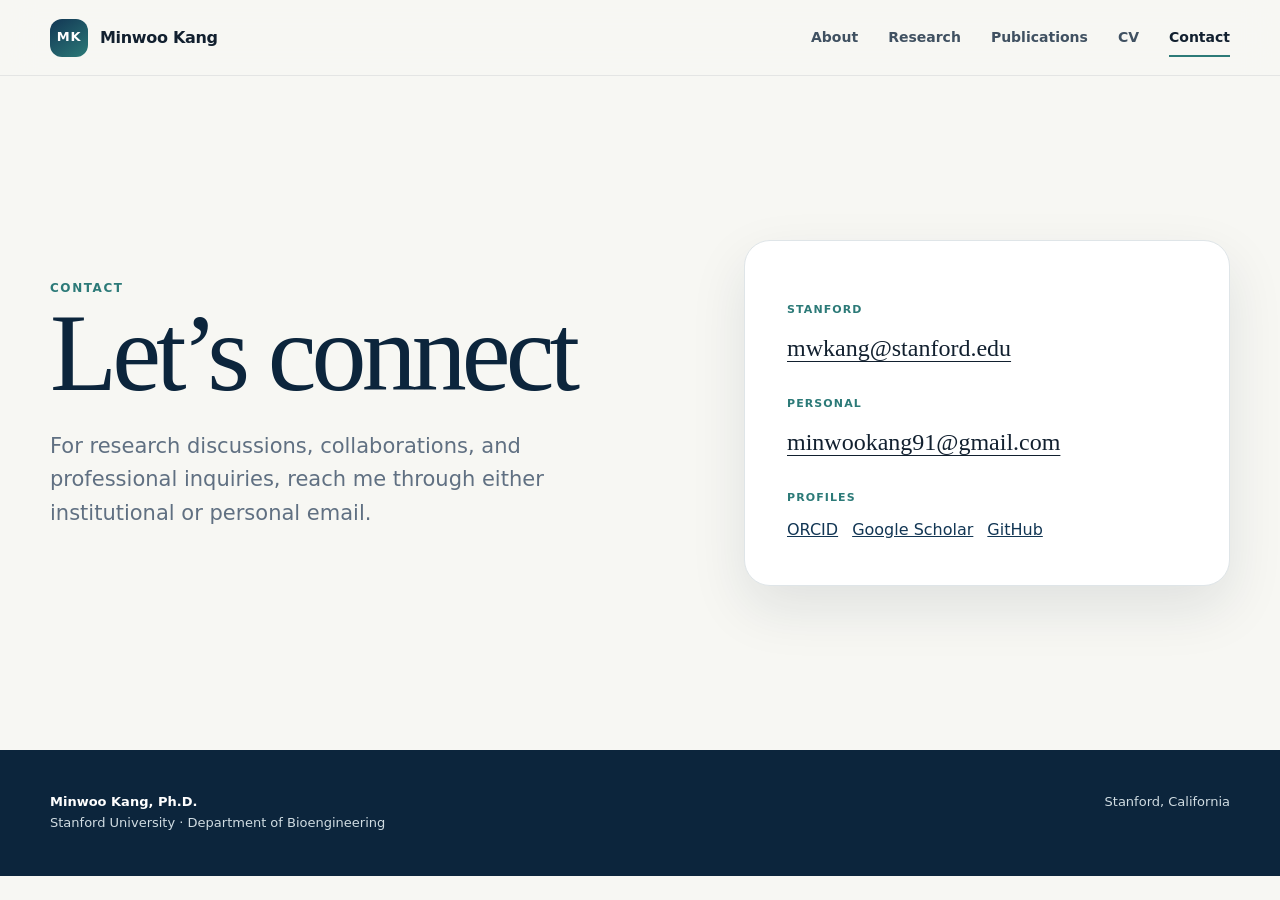
==== contact.html @ 07244b01 "edit intro" ====
<!doctype html>
<html lang="en">
<head>
  <meta charset="utf-8"><meta name="viewport" content="width=device-width, initial-scale=1">
  <meta name="description" content="Contact Minwoo Kang">
  <title>Contact | Minwoo Kang</title>
  <link rel="stylesheet" href="assets/styles.css">
  <script defer src="assets/site.js"></script>
</head>
<body data-page="contact">
<header class="site-header">
  <a class="brand" href="index.html"><span class="brand-mark">MK</span><span>Minwoo Kang</span></a>
  <button class="menu-toggle" aria-label="Open menu" aria-expanded="false">Menu</button>
  <nav class="nav"><a href="index.html">About</a><a href="research.html">Research</a><a href="publications.html">Publications</a><a href="assets/CV_MinwooKang_2026.pdf">CV</a><a class="active" href="contact.html">Contact</a></nav>
</header>
<main>
  <section class="contact-hero shell">
    <div>
      <span class="section-kicker">Contact</span>
      <h1>Let’s connect</h1>
      <p>For research discussions, collaborations, and professional inquiries, reach me through either institutional or personal email.</p>
    </div>
    <div class="contact-card">
      <div class="contact-label">Stanford</div>
      <a href="mailto:mwkang@stanford.edu">mwkang@stanford.edu</a>
      <div class="contact-label">Personal</div>
      <a href="mailto:minwookang91@gmail.com">minwookang91@gmail.com</a>
      <div class="contact-label">Profiles</div>
      <div class="contact-links"><a href="https://orcid.org/0000-0002-1982-9818">ORCID</a><a href="https://scholar.google.com/citations?user=xcfSN_0AAAAJ">Google Scholar</a><a href="https://github.com/minwookang91-creator">GitHub</a></div>
    </div>
  </section>
</main>
<footer class="site-footer contact-footer"><div class="shell footer-grid"><div><strong>Minwoo Kang, Ph.D.</strong><br><span>Stanford University · Department of Bioengineering</span></div><div>Stanford, California</div></div></footer>
</body></html>
---- assets/styles.css ----
:root {
  --ink: #12202f;
  --muted: #607082;
  --navy: #123654;
  --navy-deep: #0c253c;
  --teal: #2c7a78;
  --teal-light: #d9eeeb;
  --gold: #c79b53;
  --paper: #f7f7f3;
  --white: #ffffff;
  --line: #dfe5e8;
  --shadow: 0 22px 55px rgba(22, 44, 62, .10);
  --radius: 24px;
  --shell: min(1180px, calc(100% - 40px));
}
* { box-sizing: border-box; }
html { scroll-behavior: smooth; }
body { margin: 0; color: var(--ink); background: var(--paper); font-family: Inter, ui-sans-serif, system-ui, -apple-system, BlinkMacSystemFont, "Segoe UI", sans-serif; line-height: 1.6; }
a { color: inherit; }
.shell { width: var(--shell); margin-inline: auto; }
.site-header { position: sticky; top: 0; z-index: 20; height: 76px; display: flex; align-items: center; justify-content: space-between; padding: 0 max(24px, calc((100% - 1180px)/2)); background: rgba(247,247,243,.92); backdrop-filter: blur(16px); border-bottom: 1px solid rgba(18,32,47,.08); }
.brand { text-decoration: none; display: flex; align-items: center; gap: 12px; font-weight: 760; letter-spacing: -.02em; }
.brand-mark { width: 38px; height: 38px; border-radius: 12px; display: grid; place-items: center; color: white; background: linear-gradient(145deg, var(--navy), var(--teal)); font-size: 13px; letter-spacing: .06em; }
.nav { display: flex; gap: 30px; align-items: center; }
.nav a { position: relative; text-decoration: none; font-size: 14px; font-weight: 650; color: #405161; padding: 25px 0; }
.nav a::after { content: ""; position: absolute; left: 0; right: 100%; bottom: 17px; height: 2px; background: var(--teal); transition: .25s ease; }
.nav a:hover::after, .nav a.active::after { right: 0; }
.nav a.active { color: var(--ink); }
.menu-toggle { display: none; }

.hero { min-height: 690px; display: grid; grid-template-columns: 1.35fr .75fr; gap: 80px; align-items: center; padding-block: 72px 84px; }
.eyebrow, .section-kicker { text-transform: uppercase; letter-spacing: .13em; font-weight: 750; font-size: 12px; color: var(--teal); }
h1, h2, h3, p { margin-top: 0; }
h1 { font-family: Georgia, "Times New Roman", serif; font-weight: 500; font-size: clamp(56px, 7vw, 92px); letter-spacing: -.045em; line-height: .98; margin-bottom: 22px; color: var(--navy-deep); }
.hero-role { font-size: 18px; color: #405566; max-width: 660px; margin-bottom: 24px; }
.hero-lede { font-size: 23px; line-height: 1.48; max-width: 760px; color: #263a4c; margin-bottom: 34px; }
.hero-actions { display: flex; flex-wrap: wrap; gap: 12px; }
.button { display: inline-flex; align-items: center; justify-content: center; min-height: 46px; padding: 0 20px; border: 1px solid #b9c4cb; border-radius: 999px; text-decoration: none; font-weight: 730; font-size: 14px; background: white; transition: .2s ease; }
.button:hover { transform: translateY(-2px); box-shadow: 0 10px 26px rgba(18,54,84,.10); }
.button.primary { color: white; border-color: var(--navy); background: var(--navy); }
.button.subtle { background: transparent; }
.link-row { display: flex; flex-wrap: wrap; gap: 20px; margin-top: 26px; color: var(--muted); font-size: 14px; }
.link-row a { text-underline-offset: 4px; }
.portrait-wrap { position: relative; justify-self: end; width: min(390px, 100%); }
.portrait-halo { position: absolute; inset: -22px 24px 34px -24px; background: linear-gradient(145deg, rgba(44,122,120,.20), rgba(199,155,83,.14)); border-radius: 30px; transform: rotate(-3deg); }
.portrait { position: relative; display: block; width: 100%; aspect-ratio: 3 / 4; object-fit: cover; object-position: 50% 45%; border-radius: 24px; box-shadow: var(--shadow); filter: saturate(.92) contrast(1.02); }
.portrait-note { position: absolute; left: -42px; bottom: 30px; padding: 14px 18px; border-radius: 16px; background: rgba(255,255,255,.95); box-shadow: 0 15px 35px rgba(15,40,60,.13); font-size: 13px; color: var(--muted); }
.portrait-note strong { display: block; color: var(--navy); margin-bottom: 2px; }

.intro-band { padding: 84px 0; background: var(--navy-deep); color: white; }
.intro-grid { display: grid; grid-template-columns: .8fr 1.2fr; gap: 90px; align-items: start; }
.intro-grid h2, .awards-band h2 { color: white; }
h2 { font-family: Georgia, "Times New Roman", serif; font-size: clamp(38px, 5vw, 58px); line-height: 1.08; font-weight: 500; letter-spacing: -.035em; color: var(--navy-deep); margin-bottom: 24px; }
.prose { font-size: 19px; color: #dbe4e9; }
.prose p:last-child { margin-bottom: 0; }

.section { padding-block: 100px; }
.section-head { display: flex; align-items: end; justify-content: space-between; gap: 30px; margin-bottom: 44px; }
.section-head h2 { margin-bottom: 0; }
.text-link { color: var(--teal); text-decoration: none; font-weight: 700; padding-bottom: 8px; }
.pillar-grid { display: grid; grid-template-columns: repeat(2, 1fr); gap: 24px; }
.pillar-card { overflow: hidden; min-height: 650px; border-radius: var(--radius); background: white; border: 1px solid var(--line); box-shadow: 0 14px 34px rgba(15,40,60,.05); }
.pillar-visual { height: 260px; position: relative; overflow: hidden; }
.biophysics .pillar-visual { background: radial-gradient(circle at 47% 48%, #d7ece8 0 22%, transparent 23%), linear-gradient(150deg, #eff6f4, #dbe8e8); }
.engineering .pillar-visual { background: linear-gradient(135deg, #e4ecf2, #f3efe6); }
.nucleus-ring { position: absolute; width: 180px; height: 180px; border-radius: 50%; border: 4px solid var(--teal); top: 40px; left: calc(50% - 90px); box-shadow: inset 0 0 0 25px rgba(44,122,120,.08), 0 0 0 20px rgba(18,54,84,.05); }
.nucleus-ring span { position: absolute; width: 26px; height: 26px; border-radius: 45% 55%; background: var(--navy); opacity: .55; }
.nucleus-ring span:nth-child(1){left:32px;top:42px}.nucleus-ring span:nth-child(2){right:35px;top:70px}.nucleus-ring span:nth-child(3){left:76px;bottom:30px}
.force-line { position: absolute; height: 2px; width: 140px; background: var(--gold); transform-origin: left; }
.line-a { left: 20%; top: 44%; transform: rotate(-18deg); }
.line-b { right: 8%; top: 66%; transform: rotate(165deg); }
.grid-lines, .quant-grid { position: absolute; inset: 0; background-image: linear-gradient(rgba(18,54,84,.07) 1px, transparent 1px), linear-gradient(90deg, rgba(18,54,84,.07) 1px, transparent 1px); background-size: 28px 28px; }
.data-visual svg { position: absolute; inset: 20px 25px; width: calc(100% - 50px); height: calc(100% - 40px); fill: none; stroke: var(--navy); stroke-width: 4; }
.data-visual circle { fill: var(--gold); stroke: white; stroke-width: 3; }
.pillar-content { padding: 38px 40px 42px; }
.pillar-index { color: var(--teal); text-transform: uppercase; font-size: 11px; letter-spacing: .12em; font-weight: 800; margin-bottom: 14px; }
.pillar-content h3 { font-family: Georgia, "Times New Roman", serif; font-size: 32px; line-height: 1.12; font-weight: 500; color: var(--navy-deep); margin-bottom: 18px; }
.pillar-content p { color: var(--muted); font-size: 17px; }
.pillar-content ul { padding-left: 18px; margin: 26px 0 0; }
.pillar-content li { margin: 9px 0; }

.split-section { display: grid; grid-template-columns: .7fr 1.3fr; gap: 100px; }
.timeline { border-top: 1px solid #bdc7cd; }
.timeline article { display: grid; grid-template-columns: 120px 1fr 1fr; gap: 24px; padding: 26px 0; border-bottom: 1px solid var(--line); }
.timeline span { color: var(--teal); font-weight: 760; font-size: 13px; }
.timeline h3 { margin: 0; font-size: 17px; }
.timeline p { margin: 0; color: var(--muted); font-size: 14px; }
.awards-band { padding: 90px 0; color: white; background: linear-gradient(135deg, var(--navy-deep), #173f57 68%, #245e60); }
.section-kicker.light { color: #8fd0ca; }
.award-grid { display: grid; grid-template-columns: repeat(4, 1fr); gap: 18px; }
.award-grid article { padding: 24px; border: 1px solid rgba(255,255,255,.18); border-radius: 18px; background: rgba(255,255,255,.06); }
.award-grid span { display: block; color: #99d6d0; font-size: 13px; margin-bottom: 32px; }
.award-grid strong { display: block; font-size: 17px; line-height: 1.35; margin-bottom: 10px; }
.award-grid small { color: #cbd8de; }

.page-hero { padding: 110px 0 78px; border-bottom: 1px solid var(--line); }
.page-hero h1 { font-size: clamp(54px, 7vw, 86px); max-width: 920px; }
.page-hero p { max-width: 780px; font-size: 22px; color: var(--muted); }
.research-story { padding: 80px 0 20px; }
.research-panel { display: grid; grid-template-columns: 1fr 1fr; gap: 65px; align-items: center; padding: 55px 0 110px; }
.research-panel.reverse .research-copy { order: 2; }
.research-panel.reverse .research-figure { order: 1; }
.research-number { display: block; font-family: Georgia, serif; font-size: 76px; color: rgba(44,122,120,.17); line-height: 1; margin-bottom: -10px; }
.research-copy h2 { font-size: 50px; }
.research-copy > p { color: var(--muted); font-size: 18px; }
.topic-chips { display: flex; flex-wrap: wrap; gap: 8px; margin: 25px 0 30px; }
.topic-chips span { padding: 7px 12px; border: 1px solid #cbd6d9; background: white; border-radius: 999px; font-size: 12px; color: #425566; }
.research-copy h3 { font-size: 15px; text-transform: uppercase; letter-spacing: .1em; color: var(--navy); margin-top: 35px; }
.clean-list { padding-left: 20px; color: #354b5c; }
.clean-list li { margin: 10px 0; }
.research-figure { position: relative; min-height: 540px; border-radius: 32px; overflow: hidden; box-shadow: var(--shadow); }
.figure-nucleus { background: radial-gradient(circle at 25% 20%, #edf6f4 0, #dfeceb 34%, #bdd9d6 100%); }
.cell-boundary { position: absolute; width: 380px; height: 380px; border: 3px solid rgba(18,54,84,.33); border-radius: 52% 48% 50% 50%; left: 50%; top: 45%; transform: translate(-50%,-50%); }
.nuclear-envelope { position: absolute; width: 250px; height: 250px; border: 7px double var(--navy); border-radius: 49% 51% 46% 54%; left: 50%; top: 50%; transform: translate(-50%,-50%); box-shadow: 0 0 0 22px rgba(255,255,255,.28); }
.chromatin { position: absolute; background: rgba(44,122,120,.62); border-radius: 45% 55% 60% 40%; filter: blur(.2px); }
.c1 { width: 80px; height: 54px; left: 38px; top: 50px; transform: rotate(20deg); }
.c2 { width: 92px; height: 68px; right: 28px; top: 105px; transform: rotate(-17deg); }
.c3 { width: 105px; height: 65px; left: 65px; bottom: 28px; transform: rotate(7deg); }
.rupture { position: absolute; width: 24px; height: 60px; background: #dfeceb; right: -14px; top: 74px; transform: rotate(14deg); }
.figure-caption { position: absolute; left: 24px; right: 24px; bottom: 24px; padding: 16px 18px; border-radius: 16px; background: rgba(255,255,255,.9); color: var(--muted); font-size: 13px; }
.figure-caption strong { color: var(--navy); margin-right: 8px; }
.figure-quant { background: linear-gradient(140deg, #e9eef2, #f4efe4); }
.figure-quant svg { position: absolute; left: 6%; right: 6%; bottom: 92px; width: 88%; fill: none; stroke: var(--navy); stroke-width: 5; }
.figure-quant circle { fill: var(--gold); stroke: white; stroke-width: 3; }
.force-probe { position: absolute; top: 30px; left: 51%; width: 8px; height: 225px; background: var(--navy); transform: rotate(9deg); transform-origin: top; border-radius: 5px; }
.force-probe::after { content:""; position:absolute; width: 52px; height: 16px; left:-22px; bottom:-8px; border-radius: 50%; background: var(--gold); }
.sample { position: absolute; width: 190px; height: 90px; left: calc(50% - 95px); top: 235px; border-radius: 50% 50% 42% 44%; background: rgba(44,122,120,.38); border: 3px solid var(--teal); }
.statement-card { padding: 56px; border-radius: 26px; background: var(--navy-deep); color: white; }
.statement-card p { margin: 0; font-family: Georgia, serif; font-size: clamp(28px, 4vw, 44px); line-height: 1.25; }

.publication-hero { display: flex; justify-content: space-between; align-items: end; gap: 50px; }
.metric-box { min-width: 180px; padding: 24px; border-radius: 22px; color: white; background: var(--navy); }
.metric-box strong { display: block; font-family: Georgia, serif; font-size: 52px; line-height: 1; font-weight: 500; }
.metric-box span { font-size: 13px; color: #dce7ed; }
.publication-section { padding: 55px 0 90px; }
.publication-toolbar { display: flex; align-items: end; justify-content: space-between; gap: 30px; padding-bottom: 32px; border-bottom: 1px solid var(--line); }
.search-box { display: grid; gap: 7px; min-width: min(360px,100%); font-size: 11px; font-weight: 800; text-transform: uppercase; letter-spacing: .1em; color: var(--muted); }
.search-box input { width: 100%; height: 46px; border: 1px solid #bdc7cd; border-radius: 12px; padding: 0 14px; background: white; font: inherit; }
.filter-group { display: flex; gap: 8px; flex-wrap: wrap; justify-content: flex-end; }
.filter { border: 1px solid #c6d0d5; border-radius: 999px; background: transparent; padding: 9px 14px; color: #4d6070; cursor: pointer; font-weight: 700; }
.filter.active, .filter:hover { color: white; background: var(--navy); border-color: var(--navy); }
.publication-list { display: grid; gap: 0; }
.year-heading { display: grid; grid-template-columns: 100px 1fr; padding-top: 56px; }
.year-heading h2 { font-size: 38px; margin: 0; color: var(--teal); }
.publication-item { display: grid; grid-template-columns: 100px 1fr; border-bottom: 1px solid var(--line); }
.pub-number { padding-top: 30px; color: #99a5ae; font-family: Georgia, serif; font-size: 20px; }
.pub-body { padding: 28px 0 30px; }
.pub-topline { display: flex; align-items: center; gap: 8px; margin-bottom: 9px; flex-wrap: wrap; }
.pub-type, .pub-status { font-size: 10px; text-transform: uppercase; letter-spacing: .1em; font-weight: 850; padding: 5px 8px; border-radius: 6px; background: var(--teal-light); color: #246b69; }
.pub-status { background: #f2e7d3; color: #805d25; }
.pub-body h3 { margin: 0 0 10px; max-width: 900px; font-family: Georgia, serif; font-weight: 500; font-size: 24px; line-height: 1.3; color: var(--navy-deep); }
.pub-authors { color: #536675; margin-bottom: 4px; }
.pub-venue { color: var(--muted); font-style: italic; }
.pub-actions { display: flex; gap: 9px; margin-top: 18px; }
.pub-actions a, .abstract-toggle { display: inline-flex; min-height: 34px; align-items: center; padding: 0 12px; border: 1px solid #bac5ca; border-radius: 7px; background: white; text-decoration: none; color: var(--navy); font-size: 11px; font-weight: 800; letter-spacing: .08em; cursor: pointer; }
.abstract { max-height: 0; overflow: hidden; opacity: 0; transition: .28s ease; }
.abstract.open { max-height: 300px; opacity: 1; }
.abstract p { margin: 18px 0 0; padding: 18px; background: white; border-left: 3px solid var(--teal); color: #4e6272; }
.empty-state { padding: 80px 0; text-align: center; color: var(--muted); }
.patent-section { border-top: 1px solid var(--line); }
.patent-grid { display: grid; grid-template-columns: repeat(2,1fr); gap: 22px; }
.patent-grid article { background: white; border: 1px solid var(--line); border-radius: 20px; padding: 28px; }
.patent-grid span { font-size: 12px; color: var(--teal); font-weight: 800; text-transform: uppercase; letter-spacing: .09em; }
.patent-grid h3 { margin: 16px 0 8px; font-family: Georgia, serif; font-weight: 500; font-size: 22px; line-height: 1.35; }
.patent-grid p { color: var(--muted); margin: 0; }

.contact-hero { min-height: calc(100vh - 76px - 150px); display: grid; grid-template-columns: 1.1fr .9fr; gap: 100px; align-items: center; padding-block: 90px; }
.contact-hero h1 { font-size: clamp(64px, 9vw, 110px); }
.contact-hero > div:first-child p { max-width: 620px; font-size: 21px; color: var(--muted); }
.contact-card { background: white; border: 1px solid var(--line); box-shadow: var(--shadow); border-radius: 26px; padding: 42px; display: grid; gap: 10px; }
.contact-label { margin-top: 18px; color: var(--teal); text-transform: uppercase; letter-spacing: .1em; font-size: 11px; font-weight: 850; }
.contact-card > a { font-family: Georgia, serif; font-size: 24px; text-decoration-thickness: 1px; text-underline-offset: 5px; }
.contact-links { display: flex; flex-wrap: wrap; gap: 14px; }
.contact-links a { color: var(--navy); }

.site-footer { padding: 42px 0; background: #e9ecea; color: #51616e; font-size: 13px; }
.footer-grid { display: flex; justify-content: space-between; gap: 30px; }
.footer-grid strong { color: var(--navy); }
.footer-grid a { text-underline-offset: 3px; }
.contact-footer { background: var(--navy-deep); color: #d0dce2; }
.contact-footer strong { color: white; }

@media (max-width: 900px) {
  .site-header { padding-inline: 20px; }
  .menu-toggle { display: block; border: 0; background: transparent; font-weight: 750; }
  .nav { position: absolute; left: 20px; right: 20px; top: 68px; display: none; flex-direction: column; gap: 0; align-items: stretch; padding: 14px 20px; background: white; box-shadow: var(--shadow); border-radius: 16px; }
  .nav.open { display: flex; }
  .nav a { padding: 12px 0; }
  .nav a::after { bottom: 6px; }
  .hero, .intro-grid, .split-section, .research-panel, .contact-hero { grid-template-columns: 1fr; }
  .hero { gap: 50px; padding-top: 65px; }
  .portrait-wrap { justify-self: center; width: min(420px,90%); }
  .intro-grid, .split-section { gap: 40px; }
  .pillar-grid, .award-grid, .patent-grid { grid-template-columns: 1fr 1fr; }
  .research-panel.reverse .research-copy, .research-panel.reverse .research-figure { order: initial; }
  .publication-toolbar { align-items: stretch; flex-direction: column; }
  .filter-group { justify-content: flex-start; }
  .publication-hero { align-items: start; flex-direction: column; }
}
@media (max-width: 620px) {
  :root { --shell: min(100% - 28px, 1180px); }
  h1 { font-size: 52px; }
  .hero-lede { font-size: 19px; }
  .hero-actions { align-items: stretch; flex-direction: column; }
  .button { width: 100%; }
  .portrait-note { left: -5px; }
  .pillar-grid, .award-grid, .patent-grid { grid-template-columns: 1fr; }
  .timeline article { grid-template-columns: 1fr; gap: 6px; }
  .section { padding-block: 72px; }
  .pillar-card { min-height: 0; }
  .research-panel { gap: 35px; padding-bottom: 75px; }
  .research-figure { min-height: 420px; }
  .cell-boundary { width: 300px; height: 300px; }
  .nuclear-envelope { width: 205px; height: 205px; }
  .year-heading, .publication-item { grid-template-columns: 55px 1fr; }
  .publication-item h3 { font-size: 21px; }
  .footer-grid { flex-direction: column; }
}
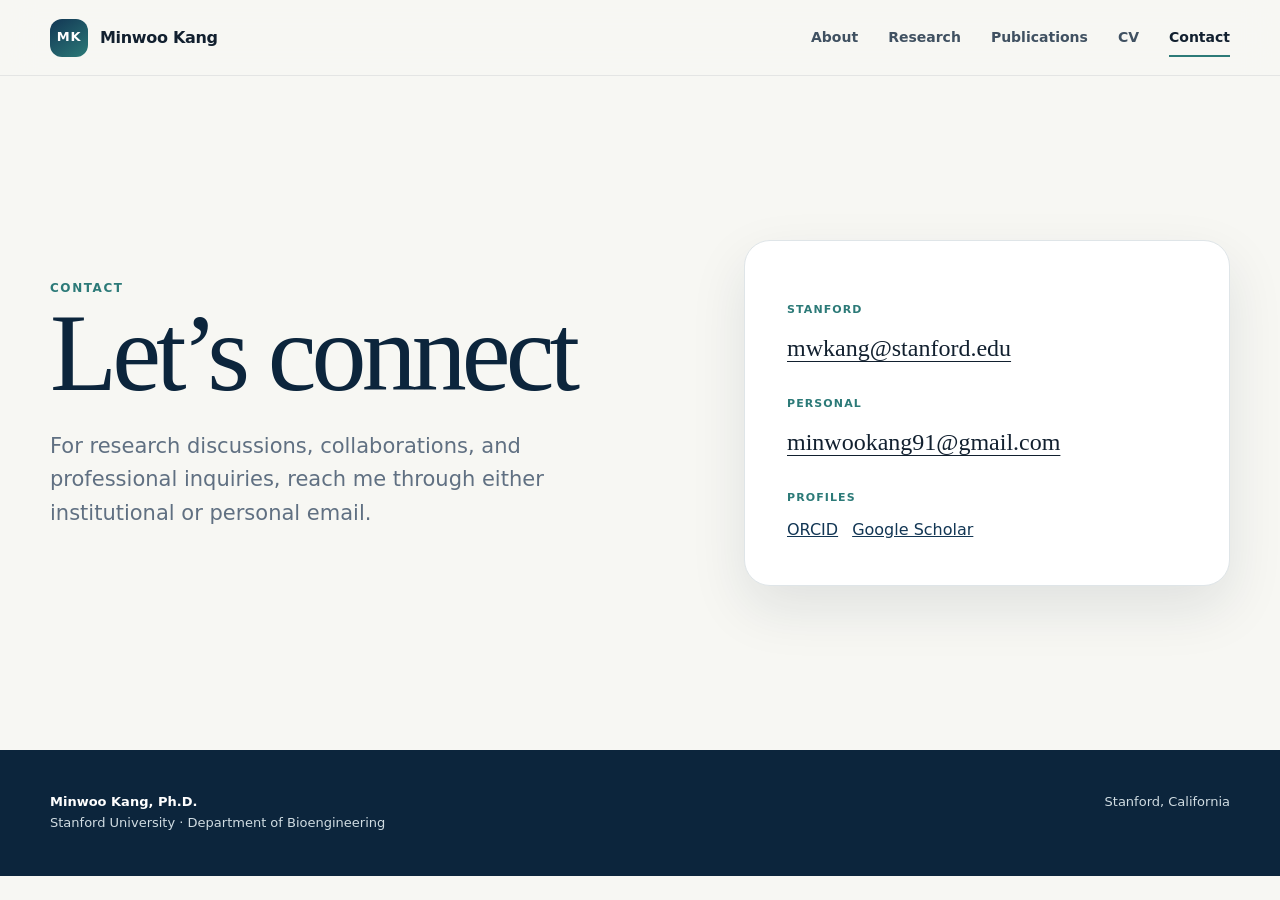
==== commit ca84d0f0: "Link publication code repositories" ====
--- a/contact.html
+++ b/contact.html
@@ -26,7 +26,7 @@
       <div class="contact-label">Personal</div>
       <a href="mailto:minwookang91@gmail.com">minwookang91@gmail.com</a>
       <div class="contact-label">Profiles</div>
-      <div class="contact-links"><a href="https://orcid.org/0000-0002-1982-9818">ORCID</a><a href="https://scholar.google.com/citations?user=xcfSN_0AAAAJ">Google Scholar</a><a href="https://github.com/minwookang91-creator">GitHub</a></div>
+      <div class="contact-links"><a href="https://orcid.org/0000-0002-1982-9818">ORCID</a><a href="https://scholar.google.com/citations?user=xcfSN_0AAAAJ">Google Scholar</a></div>
     </div>
   </section>
 </main>
--- a/assets/styles.css
+++ b/assets/styles.css
@@ -53,6 +53,8 @@
 .intro-grid h2, .awards-band h2 { color: white; }
 h2 { font-family: Georgia, "Times New Roman", serif; font-size: clamp(38px, 5vw, 58px); line-height: 1.08; font-weight: 500; letter-spacing: -.035em; color: var(--navy-deep); margin-bottom: 24px; }
 .prose { font-size: 19px; color: #dbe4e9; }
+.prose a { color: #f0c36b; font-weight: 700; text-decoration-thickness: 1px; text-underline-offset: 3px; }
+.prose a:hover { color: white; }
 .prose p:last-child { margin-bottom: 0; }
 
 .section { padding-block: 100px; }
@@ -61,15 +63,8 @@
 .text-link { color: var(--teal); text-decoration: none; font-weight: 700; padding-bottom: 8px; }
 .pillar-grid { display: grid; grid-template-columns: repeat(2, 1fr); gap: 24px; }
 .pillar-card { overflow: hidden; min-height: 650px; border-radius: var(--radius); background: white; border: 1px solid var(--line); box-shadow: 0 14px 34px rgba(15,40,60,.05); }
-.pillar-visual { height: 260px; position: relative; overflow: hidden; }
-.biophysics .pillar-visual { background: radial-gradient(circle at 47% 48%, #d7ece8 0 22%, transparent 23%), linear-gradient(150deg, #eff6f4, #dbe8e8); }
-.engineering .pillar-visual { background: linear-gradient(135deg, #e4ecf2, #f3efe6); }
-.nucleus-ring { position: absolute; width: 180px; height: 180px; border-radius: 50%; border: 4px solid var(--teal); top: 40px; left: calc(50% - 90px); box-shadow: inset 0 0 0 25px rgba(44,122,120,.08), 0 0 0 20px rgba(18,54,84,.05); }
-.nucleus-ring span { position: absolute; width: 26px; height: 26px; border-radius: 45% 55%; background: var(--navy); opacity: .55; }
-.nucleus-ring span:nth-child(1){left:32px;top:42px}.nucleus-ring span:nth-child(2){right:35px;top:70px}.nucleus-ring span:nth-child(3){left:76px;bottom:30px}
-.force-line { position: absolute; height: 2px; width: 140px; background: var(--gold); transform-origin: left; }
-.line-a { left: 20%; top: 44%; transform: rotate(-18deg); }
-.line-b { right: 8%; top: 66%; transform: rotate(165deg); }
+.pillar-visual { aspect-ratio: 1672 / 941; position: relative; overflow: hidden; background: #fbf4ea; border-bottom: 1px solid var(--line); }
+.pillar-visual img { display: block; width: 100%; height: 100%; object-fit: contain; }
 .grid-lines, .quant-grid { position: absolute; inset: 0; background-image: linear-gradient(rgba(18,54,84,.07) 1px, transparent 1px), linear-gradient(90deg, rgba(18,54,84,.07) 1px, transparent 1px); background-size: 28px 28px; }
 .data-visual svg { position: absolute; inset: 20px 25px; width: calc(100% - 50px); height: calc(100% - 40px); fill: none; stroke: var(--navy); stroke-width: 4; }
 .data-visual circle { fill: var(--gold); stroke: white; stroke-width: 3; }
@@ -110,6 +105,15 @@
 .clean-list { padding-left: 20px; color: #354b5c; }
 .clean-list li { margin: 10px 0; }
 .research-figure { position: relative; min-height: 540px; border-radius: 32px; overflow: hidden; box-shadow: var(--shadow); }
+.biological-gallery { display: grid; grid-template-rows: auto auto; gap: 1px; background: var(--line); }
+.biological-visual { position: relative; display: grid; align-content: center; min-width: 0; margin: 0; padding: 18px 18px 48px; overflow: hidden; }
+.biological-visual img { display: block; width: 100%; height: auto; max-height: 250px; object-fit: contain; }
+.netosis-visual { background: #f7f4ee; }
+.cancer-visual { background: #f7f4ee; }
+.biological-visual figcaption { position: absolute; right: 18px; bottom: 14px; left: 18px; color: #dfe8eb; font-size: 12px; letter-spacing: .02em; }
+.biological-visual figcaption strong { color: white; margin-right: 6px; }
+.netosis-visual figcaption, .cancer-visual figcaption { color: #526576; }
+.netosis-visual figcaption strong, .cancer-visual figcaption strong { color: var(--navy-deep); }
 .figure-nucleus { background: radial-gradient(circle at 25% 20%, #edf6f4 0, #dfeceb 34%, #bdd9d6 100%); }
 .cell-boundary { position: absolute; width: 380px; height: 380px; border: 3px solid rgba(18,54,84,.33); border-radius: 52% 48% 50% 50%; left: 50%; top: 45%; transform: translate(-50%,-50%); }
 .nuclear-envelope { position: absolute; width: 250px; height: 250px; border: 7px double var(--navy); border-radius: 49% 51% 46% 54%; left: 50%; top: 50%; transform: translate(-50%,-50%); box-shadow: 0 0 0 22px rgba(255,255,255,.28); }
@@ -123,11 +127,16 @@
 .figure-quant { background: linear-gradient(140deg, #e9eef2, #f4efe4); }
 .figure-quant svg { position: absolute; left: 6%; right: 6%; bottom: 92px; width: 88%; fill: none; stroke: var(--navy); stroke-width: 5; }
 .figure-quant circle { fill: var(--gold); stroke: white; stroke-width: 3; }
+.video-figure { display: grid; grid-template-rows: minmax(0, 1fr) auto; background: #07131d; }
+.video-stage { display: grid; min-height: 480px; }
+.video-figure video { display: block; width: 100%; height: 100%; object-fit: contain; background: #07131d; }
+.video-caption { padding: 16px 20px; background: white; color: var(--muted); font-size: 13px; }
+.video-caption strong { color: var(--navy); margin-right: 8px; }
 .force-probe { position: absolute; top: 30px; left: 51%; width: 8px; height: 225px; background: var(--navy); transform: rotate(9deg); transform-origin: top; border-radius: 5px; }
 .force-probe::after { content:""; position:absolute; width: 52px; height: 16px; left:-22px; bottom:-8px; border-radius: 50%; background: var(--gold); }
 .sample { position: absolute; width: 190px; height: 90px; left: calc(50% - 95px); top: 235px; border-radius: 50% 50% 42% 44%; background: rgba(44,122,120,.38); border: 3px solid var(--teal); }
 .statement-card { padding: 56px; border-radius: 26px; background: var(--navy-deep); color: white; }
-.statement-card p { margin: 0; font-family: Georgia, serif; font-size: clamp(28px, 4vw, 44px); line-height: 1.25; }
+.statement-card p { margin: 0; font-family: Georgia, serif; font-size: clamp(22px, 2.6vw, 32px); line-height: 1.4; }
 
 .publication-hero { display: flex; justify-content: space-between; align-items: end; gap: 50px; }
 .metric-box { min-width: 180px; padding: 24px; border-radius: 22px; color: white; background: var(--navy); }
@@ -155,7 +164,7 @@
 .pub-actions { display: flex; gap: 9px; margin-top: 18px; }
 .pub-actions a, .abstract-toggle { display: inline-flex; min-height: 34px; align-items: center; padding: 0 12px; border: 1px solid #bac5ca; border-radius: 7px; background: white; text-decoration: none; color: var(--navy); font-size: 11px; font-weight: 800; letter-spacing: .08em; cursor: pointer; }
 .abstract { max-height: 0; overflow: hidden; opacity: 0; transition: .28s ease; }
-.abstract.open { max-height: 300px; opacity: 1; }
+.abstract.open { max-height: 2400px; opacity: 1; }
 .abstract p { margin: 18px 0 0; padding: 18px; background: white; border-left: 3px solid var(--teal); color: #4e6272; }
 .empty-state { padding: 80px 0; text-align: center; color: var(--muted); }
 .patent-section { border-top: 1px solid var(--line); }
@@ -211,6 +220,7 @@
   .pillar-card { min-height: 0; }
   .research-panel { gap: 35px; padding-bottom: 75px; }
   .research-figure { min-height: 420px; }
+  .video-stage { min-height: 360px; }
   .cell-boundary { width: 300px; height: 300px; }
   .nuclear-envelope { width: 205px; height: 205px; }
   .year-heading, .publication-item { grid-template-columns: 55px 1fr; }
